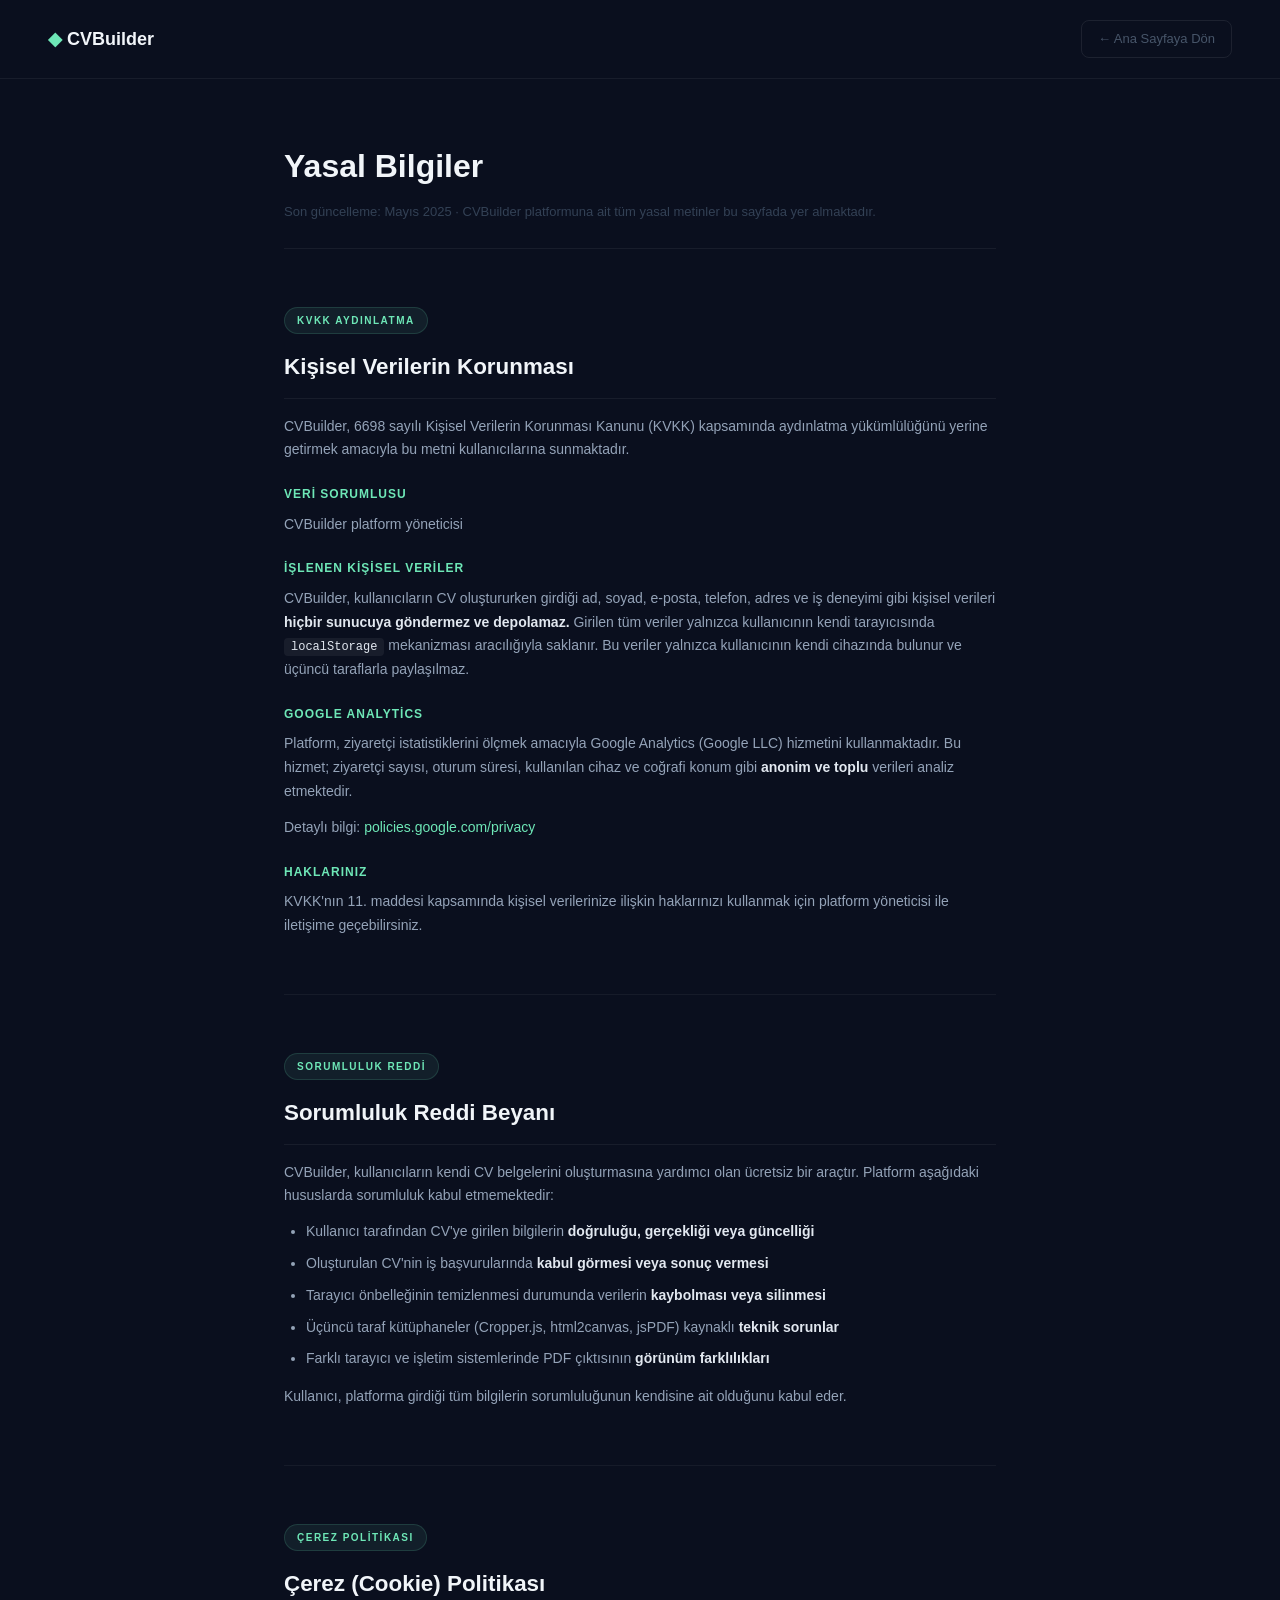
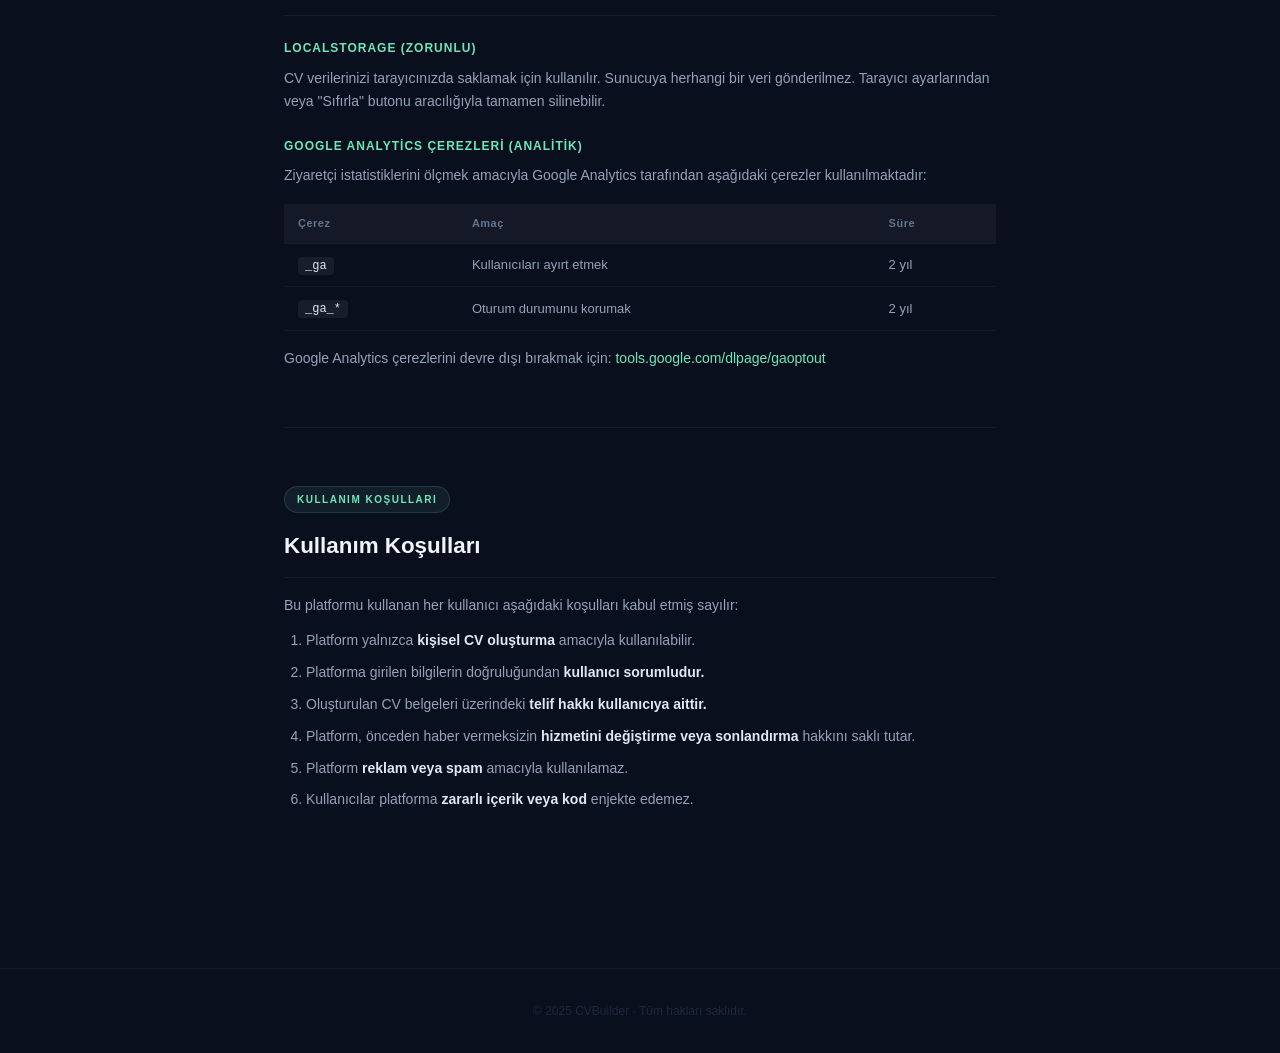
==== legal.html @ 3801d06e "13 feat: Yasal uyarı modalı + footer legal linkler + legal.html sayfası eklendi" ====
<!DOCTYPE html>
<html lang="tr">
<head>
    <meta charset="UTF-8">
    <meta name="viewport" content="width=device-width, initial-scale=1.0">
    <title>Yasal Bilgiler — CVBuilder</title>
    <style>
        * { margin: 0; padding: 0; box-sizing: border-box; }
        body {
            font-family: -apple-system, BlinkMacSystemFont, 'Segoe UI', Roboto, Arial, sans-serif;
            background: #0a0f1e;
            color: #94a3b8;
            line-height: 1.7;
        }
        .legal-nav {
            display: flex;
            align-items: center;
            justify-content: space-between;
            padding: 20px 48px;
            border-bottom: 1px solid rgba(255,255,255,0.06);
            position: sticky;
            top: 0;
            background: #0a0f1e;
            z-index: 10;
        }
        .legal-nav-logo {
            font-size: 18px;
            font-weight: 700;
            color: #f1f5f9;
        }
        .legal-nav-logo span { color: #6ee7b7; }
        .legal-nav-back {
            font-size: 13px;
            color: #475569;
            text-decoration: none;
            padding: 7px 16px;
            border: 1px solid rgba(255,255,255,0.08);
            border-radius: 8px;
            transition: all 0.2s;
        }
        .legal-nav-back:hover {
            color: #6ee7b7;
            border-color: rgba(110,231,183,0.3);
        }
        .legal-container {
            max-width: 760px;
            margin: 0 auto;
            padding: 60px 24px 100px;
        }
        .legal-page-title {
            font-size: 2rem;
            font-weight: 800;
            color: #f1f5f9;
            margin-bottom: 8px;
        }
        .legal-page-sub {
            font-size: 13px;
            color: #334155;
            margin-bottom: 56px;
            padding-bottom: 24px;
            border-bottom: 1px solid rgba(255,255,255,0.06);
        }
        .legal-section {
            margin-bottom: 56px;
            scroll-margin-top: 80px;
        }
        .legal-section-badge {
            display: inline-block;
            font-size: 10px;
            font-weight: 700;
            letter-spacing: 1.5px;
            color: #6ee7b7;
            background: rgba(110,231,183,0.08);
            border: 1px solid rgba(110,231,183,0.15);
            padding: 4px 12px;
            border-radius: 20px;
            margin-bottom: 14px;
            text-transform: uppercase;
        }
        .legal-section h2 {
            font-size: 1.4rem;
            font-weight: 700;
            color: #f1f5f9;
            margin-bottom: 16px;
            padding-bottom: 12px;
            border-bottom: 1px solid rgba(255,255,255,0.06);
        }
        .legal-section h3 {
            font-size: 12px;
            font-weight: 700;
            color: #6ee7b7;
            text-transform: uppercase;
            letter-spacing: 1px;
            margin: 22px 0 8px;
        }
        .legal-section p {
            font-size: 14px;
            color: #94a3b8;
            margin-bottom: 12px;
        }
        .legal-section ul,
        .legal-section ol {
            padding-left: 22px;
            margin-bottom: 14px;
        }
        .legal-section li {
            font-size: 14px;
            color: #94a3b8;
            margin-bottom: 8px;
        }
        .legal-section a {
            color: #6ee7b7;
            text-decoration: none;
        }
        .legal-section a:hover {
            text-decoration: underline;
        }
        .legal-section strong {
            color: #e2e8f0;
            font-weight: 600;
        }
        .legal-section code {
            font-size: 12px;
            background: rgba(255,255,255,0.06);
            padding: 2px 7px;
            border-radius: 4px;
            color: #e2e8f0;
            font-family: monospace;
        }
        .legal-table {
            width: 100%;
            border-collapse: collapse;
            margin: 16px 0;
            font-size: 13px;
        }
        .legal-table th {
            text-align: left;
            padding: 10px 14px;
            background: rgba(255,255,255,0.04);
            color: #64748b;
            font-weight: 600;
            font-size: 11px;
            letter-spacing: 0.5px;
            border-bottom: 1px solid rgba(255,255,255,0.06);
        }
        .legal-table td {
            padding: 10px 14px;
            color: #94a3b8;
            border-bottom: 1px solid rgba(255,255,255,0.04);
        }
        .legal-divider {
            border: none;
            border-top: 1px solid rgba(255,255,255,0.05);
            margin: 0 0 56px;
        }
        .legal-footer {
            text-align: center;
            padding: 32px 0;
            border-top: 1px solid rgba(255,255,255,0.05);
            font-size: 12px;
            color: #1e293b;
        }
        @media (max-width: 768px) {
            .legal-nav { padding: 16px 20px; }
            .legal-container { padding: 40px 20px 80px; }
            .legal-page-title { font-size: 1.5rem; }
        }
    </style>
</head>
<body>

    <nav class="legal-nav">
        <div class="legal-nav-logo"><span>&#9670;</span> CVBuilder</div>
        <a href="index.html" class="legal-nav-back">← Ana Sayfaya Dön</a>
    </nav>

    <div class="legal-container">

        <h1 class="legal-page-title">Yasal Bilgiler</h1>
        <p class="legal-page-sub">Son güncelleme: Mayıs 2025 · CVBuilder platformuna ait tüm yasal metinler bu sayfada yer almaktadır.</p>

        <!-- KVKK -->
        <section class="legal-section" id="kvkk">
            <div class="legal-section-badge">KVKK Aydınlatma</div>
            <h2>Kişisel Verilerin Korunması</h2>
            <p>CVBuilder, 6698 sayılı Kişisel Verilerin Korunması Kanunu (KVKK) kapsamında aydınlatma yükümlülüğünü yerine getirmek amacıyla bu metni kullanıcılarına sunmaktadır.</p>
            <h3>Veri Sorumlusu</h3>
            <p>CVBuilder platform yöneticisi</p>
            <h3>İşlenen Kişisel Veriler</h3>
            <p>CVBuilder, kullanıcıların CV oluştururken girdiği ad, soyad, e-posta, telefon, adres ve iş deneyimi gibi kişisel verileri <strong>hiçbir sunucuya göndermez ve depolamaz.</strong> Girilen tüm veriler yalnızca kullanıcının kendi tarayıcısında <code>localStorage</code> mekanizması aracılığıyla saklanır. Bu veriler yalnızca kullanıcının kendi cihazında bulunur ve üçüncü taraflarla paylaşılmaz.</p>
            <h3>Google Analytics</h3>
            <p>Platform, ziyaretçi istatistiklerini ölçmek amacıyla Google Analytics (Google LLC) hizmetini kullanmaktadır. Bu hizmet; ziyaretçi sayısı, oturum süresi, kullanılan cihaz ve coğrafi konum gibi <strong>anonim ve toplu</strong> verileri analiz etmektedir.</p>
            <p>Detaylı bilgi: <a href="https://policies.google.com/privacy" target="_blank">policies.google.com/privacy</a></p>
            <h3>Haklarınız</h3>
            <p>KVKK'nın 11. maddesi kapsamında kişisel verilerinize ilişkin haklarınızı kullanmak için platform yöneticisi ile iletişime geçebilirsiniz.</p>
        </section>

        <hr class="legal-divider">

        <!-- Sorumluluk Reddi -->
        <section class="legal-section" id="sorumluluk">
            <div class="legal-section-badge">Sorumluluk Reddi</div>
            <h2>Sorumluluk Reddi Beyanı</h2>
            <p>CVBuilder, kullanıcıların kendi CV belgelerini oluşturmasına yardımcı olan ücretsiz bir araçtır. Platform aşağıdaki hususlarda sorumluluk kabul etmemektedir:</p>
            <ul>
                <li>Kullanıcı tarafından CV'ye girilen bilgilerin <strong>doğruluğu, gerçekliği veya güncelliği</strong></li>
                <li>Oluşturulan CV'nin iş başvurularında <strong>kabul görmesi veya sonuç vermesi</strong></li>
                <li>Tarayıcı önbelleğinin temizlenmesi durumunda verilerin <strong>kaybolması veya silinmesi</strong></li>
                <li>Üçüncü taraf kütüphaneler (Cropper.js, html2canvas, jsPDF) kaynaklı <strong>teknik sorunlar</strong></li>
                <li>Farklı tarayıcı ve işletim sistemlerinde PDF çıktısının <strong>görünüm farklılıkları</strong></li>
            </ul>
            <p>Kullanıcı, platforma girdiği tüm bilgilerin sorumluluğunun kendisine ait olduğunu kabul eder.</p>
        </section>

        <hr class="legal-divider">

        <!-- Çerez -->
        <section class="legal-section" id="cerez">
            <div class="legal-section-badge">Çerez Politikası</div>
            <h2>Çerez (Cookie) Politikası</h2>
            <h3>localStorage (Zorunlu)</h3>
            <p>CV verilerinizi tarayıcınızda saklamak için kullanılır. Sunucuya herhangi bir veri gönderilmez. Tarayıcı ayarlarından veya "Sıfırla" butonu aracılığıyla tamamen silinebilir.</p>
            <h3>Google Analytics Çerezleri (Analitik)</h3>
            <p>Ziyaretçi istatistiklerini ölçmek amacıyla Google Analytics tarafından aşağıdaki çerezler kullanılmaktadır:</p>
            <table class="legal-table">
                <thead>
                    <tr><th>Çerez</th><th>Amaç</th><th>Süre</th></tr>
                </thead>
                <tbody>
                    <tr><td><code>_ga</code></td><td>Kullanıcıları ayırt etmek</td><td>2 yıl</td></tr>
                    <tr><td><code>_ga_*</code></td><td>Oturum durumunu korumak</td><td>2 yıl</td></tr>
                </tbody>
            </table>
            <p>Google Analytics çerezlerini devre dışı bırakmak için: <a href="https://tools.google.com/dlpage/gaoptout" target="_blank">tools.google.com/dlpage/gaoptout</a></p>
        </section>

        <hr class="legal-divider">

        <!-- Kullanım Koşulları -->
        <section class="legal-section" id="kullanim">
            <div class="legal-section-badge">Kullanım Koşulları</div>
            <h2>Kullanım Koşulları</h2>
            <p>Bu platformu kullanan her kullanıcı aşağıdaki koşulları kabul etmiş sayılır:</p>
            <ol>
                <li>Platform yalnızca <strong>kişisel CV oluşturma</strong> amacıyla kullanılabilir.</li>
                <li>Platforma girilen bilgilerin doğruluğundan <strong>kullanıcı sorumludur.</strong></li>
                <li>Oluşturulan CV belgeleri üzerindeki <strong>telif hakkı kullanıcıya aittir.</strong></li>
                <li>Platform, önceden haber vermeksizin <strong>hizmetini değiştirme veya sonlandırma</strong> hakkını saklı tutar.</li>
                <li>Platform <strong>reklam veya spam</strong> amacıyla kullanılamaz.</li>
                <li>Kullanıcılar platforma <strong>zararlı içerik veya kod</strong> enjekte edemez.</li>
            </ol>
        </section>

    </div>

    <footer class="legal-footer">
        <p>&copy; 2025 CVBuilder · Tüm hakları saklıdır.</p>
    </footer>

</body>
</html>
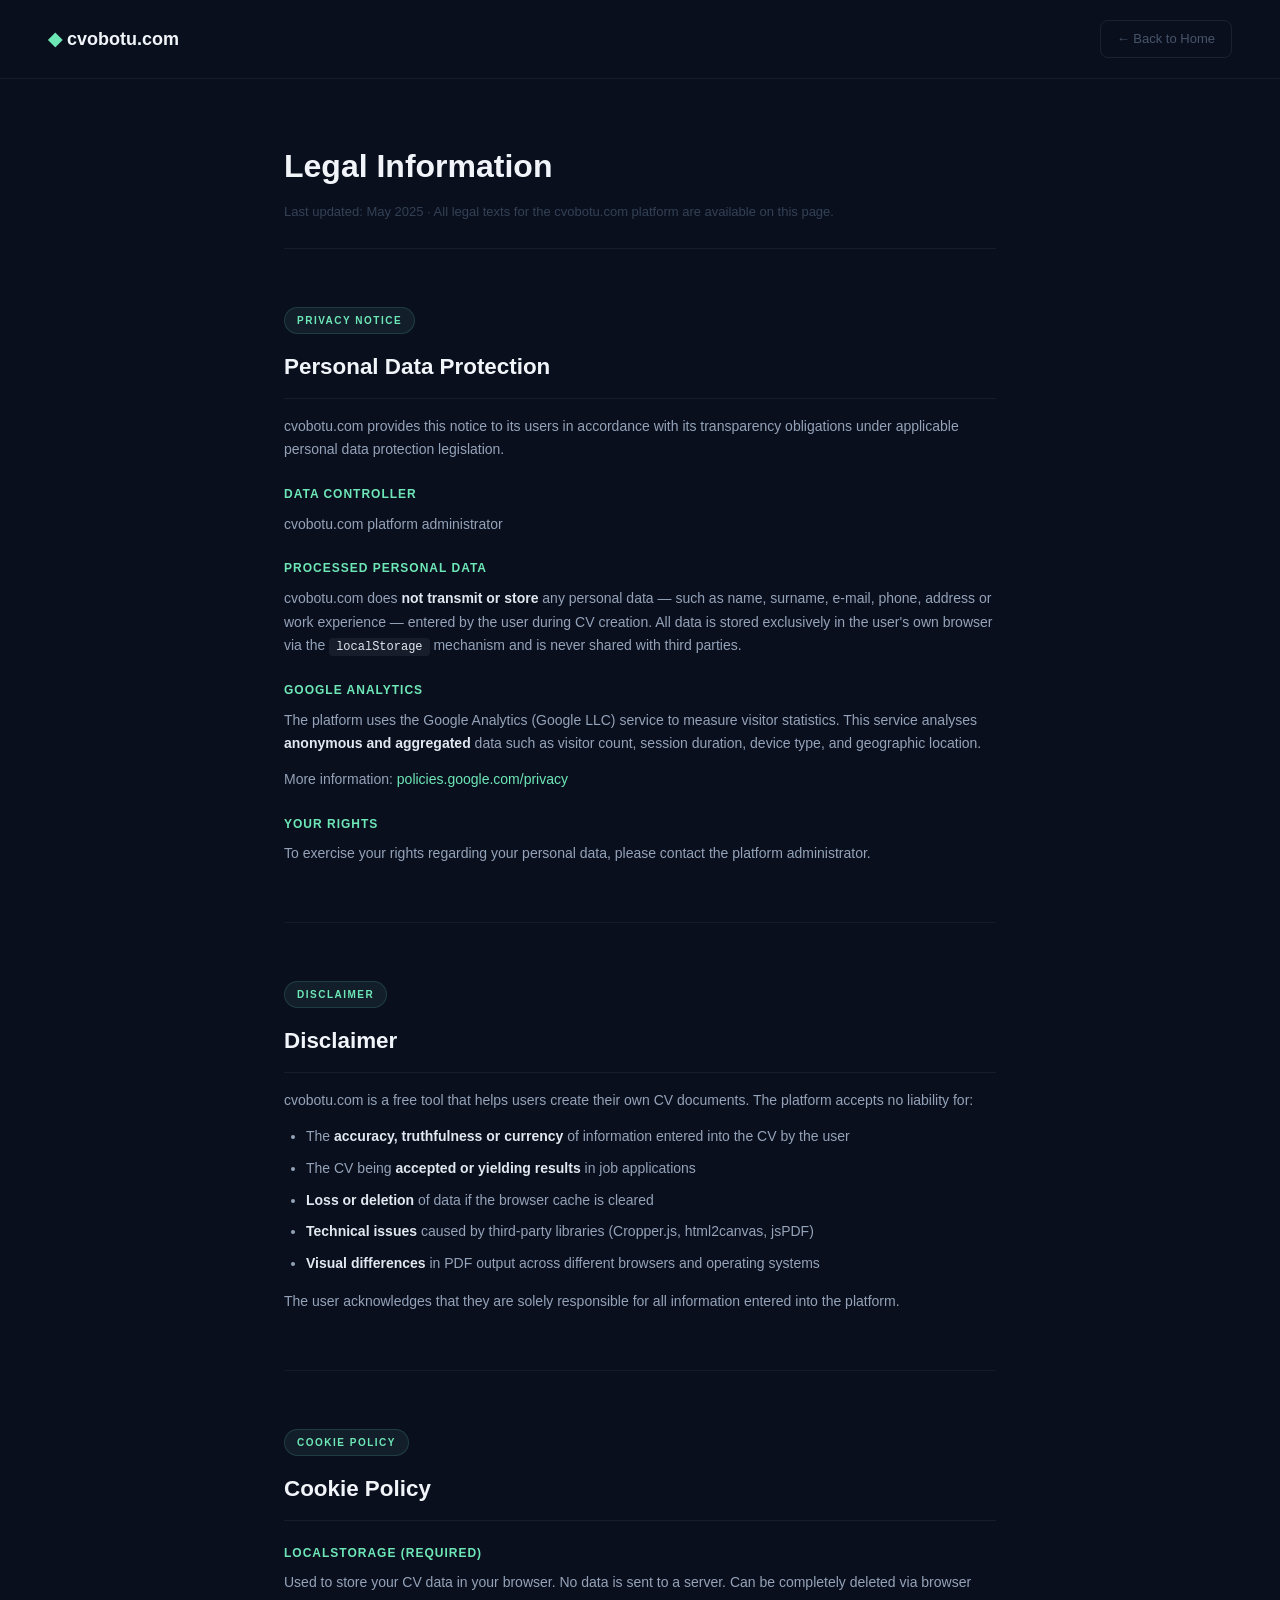
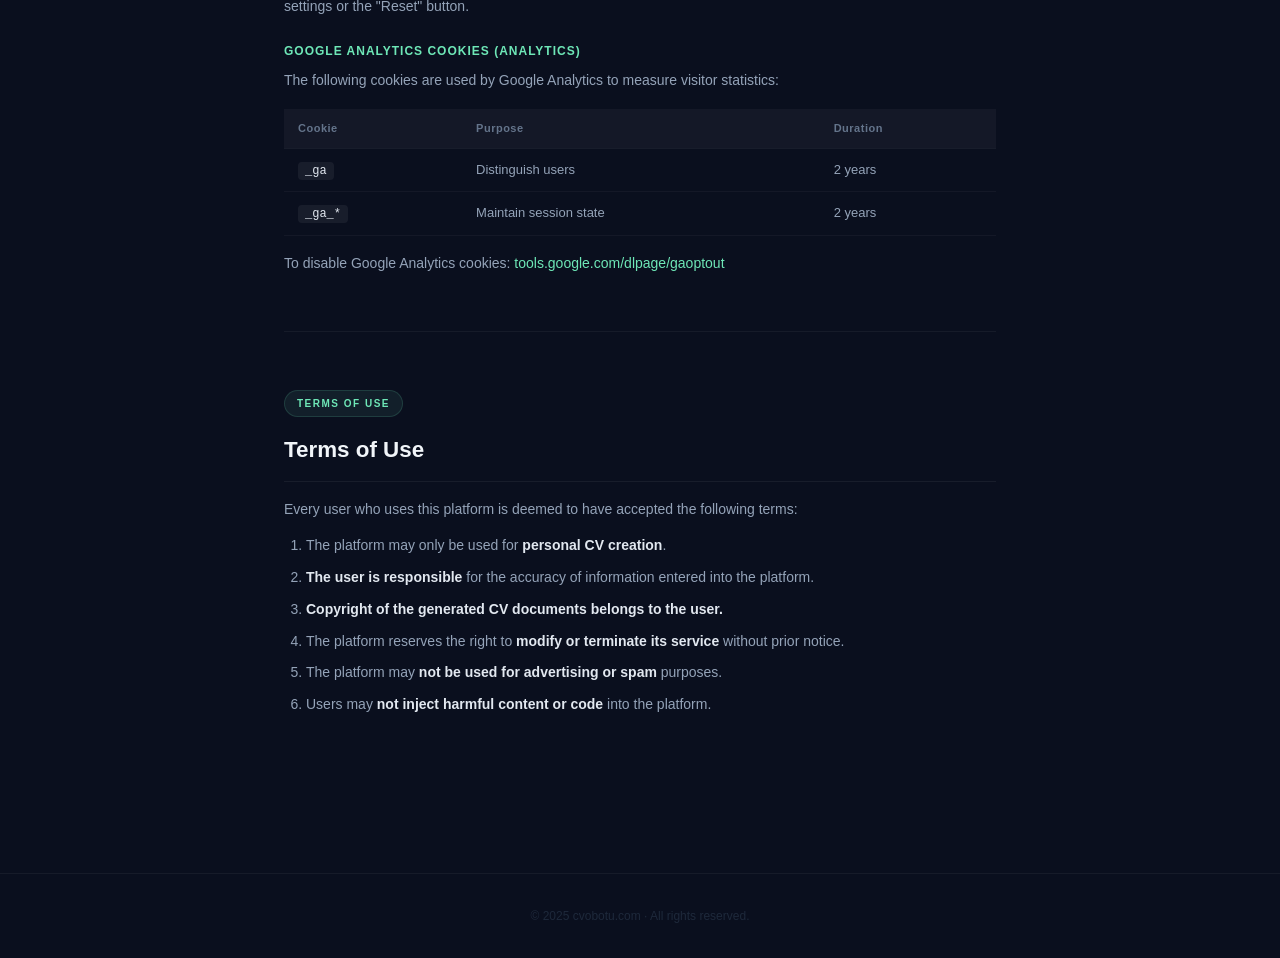
==== commit a50f711b: "CVBuilder → cvobotu.com rebranding, disclaimer güncellemeleri, sitemap.xml ve robots.txt eklendi" ====
--- a/legal.html
+++ b/legal.html
@@ -1,9 +1,9 @@
 <!DOCTYPE html>
-<html lang="tr">
+<html lang="tr" id="legalHtmlRoot">
 <head>
     <meta charset="UTF-8">
     <meta name="viewport" content="width=device-width, initial-scale=1.0">
-    <title>Yasal Bilgiler — CVBuilder</title>
+    <title id="legalPageTitle">Yasal Bilgiler — cvobotu.com</title>
     <style>
         * { margin: 0; padding: 0; box-sizing: border-box; }
         body {
@@ -165,97 +165,588 @@
             .legal-container { padding: 40px 20px 80px; }
             .legal-page-title { font-size: 1.5rem; }
         }
+        [dir="rtl"] .legal-nav { flex-direction: row-reverse; }
+        [dir="rtl"] .legal-section ul,
+        [dir="rtl"] .legal-section ol { padding-left: 0; padding-right: 22px; }
+        [dir="rtl"] .legal-nav-back { direction: rtl; }
     </style>
 </head>
 <body>
 
     <nav class="legal-nav">
-        <div class="legal-nav-logo"><span>&#9670;</span> CVBuilder</div>
-        <a href="index.html" class="legal-nav-back">← Ana Sayfaya Dön</a>
+        <div class="legal-nav-logo"><span>&#9670;</span> cvobotu.com</div>
+        <a href="index.html" class="legal-nav-back" id="legalBackLink">← Ana Sayfaya Dön</a>
     </nav>
 
     <div class="legal-container">
 
-        <h1 class="legal-page-title">Yasal Bilgiler</h1>
-        <p class="legal-page-sub">Son güncelleme: Mayıs 2025 · CVBuilder platformuna ait tüm yasal metinler bu sayfada yer almaktadır.</p>
+        <h1 class="legal-page-title" id="legalMainTitle">Yasal Bilgiler</h1>
+        <p class="legal-page-sub" id="legalPageSub">Son güncelleme: Mayıs 2025 · cvobotu.com platformuna ait tüm yasal metinler bu sayfada yer almaktadır.</p>
 
         <!-- KVKK -->
         <section class="legal-section" id="kvkk">
-            <div class="legal-section-badge">KVKK Aydınlatma</div>
-            <h2>Kişisel Verilerin Korunması</h2>
-            <p>CVBuilder, 6698 sayılı Kişisel Verilerin Korunması Kanunu (KVKK) kapsamında aydınlatma yükümlülüğünü yerine getirmek amacıyla bu metni kullanıcılarına sunmaktadır.</p>
-            <h3>Veri Sorumlusu</h3>
-            <p>CVBuilder platform yöneticisi</p>
-            <h3>İşlenen Kişisel Veriler</h3>
-            <p>CVBuilder, kullanıcıların CV oluştururken girdiği ad, soyad, e-posta, telefon, adres ve iş deneyimi gibi kişisel verileri <strong>hiçbir sunucuya göndermez ve depolamaz.</strong> Girilen tüm veriler yalnızca kullanıcının kendi tarayıcısında <code>localStorage</code> mekanizması aracılığıyla saklanır. Bu veriler yalnızca kullanıcının kendi cihazında bulunur ve üçüncü taraflarla paylaşılmaz.</p>
-            <h3>Google Analytics</h3>
-            <p>Platform, ziyaretçi istatistiklerini ölçmek amacıyla Google Analytics (Google LLC) hizmetini kullanmaktadır. Bu hizmet; ziyaretçi sayısı, oturum süresi, kullanılan cihaz ve coğrafi konum gibi <strong>anonim ve toplu</strong> verileri analiz etmektedir.</p>
-            <p>Detaylı bilgi: <a href="https://policies.google.com/privacy" target="_blank">policies.google.com/privacy</a></p>
-            <h3>Haklarınız</h3>
-            <p>KVKK'nın 11. maddesi kapsamında kişisel verilerinize ilişkin haklarınızı kullanmak için platform yöneticisi ile iletişime geçebilirsiniz.</p>
+            <div class="legal-section-badge" id="badgeKvkk">KVKK Aydınlatma</div>
+            <h2 id="titleKvkk">Kişisel Verilerin Korunması</h2>
+            <p id="kvkkIntro"></p>
+            <h3 id="kvkkH1"></h3>
+            <p id="kvkkVeriSorumlusu"></p>
+            <h3 id="kvkkH2"></h3>
+            <p id="kvkkVeriIsleme"></p>
+            <h3 id="kvkkH3"></h3>
+            <p id="kvkkAnalytics"></p>
+            <p id="kvkkAnalyticsLink"></p>
+            <h3 id="kvkkH4"></h3>
+            <p id="kvkkHaklar"></p>
         </section>
 
         <hr class="legal-divider">
 
-        <!-- Sorumluluk Reddi -->
+        <!-- Sorumluluk -->
         <section class="legal-section" id="sorumluluk">
-            <div class="legal-section-badge">Sorumluluk Reddi</div>
-            <h2>Sorumluluk Reddi Beyanı</h2>
-            <p>CVBuilder, kullanıcıların kendi CV belgelerini oluşturmasına yardımcı olan ücretsiz bir araçtır. Platform aşağıdaki hususlarda sorumluluk kabul etmemektedir:</p>
-            <ul>
-                <li>Kullanıcı tarafından CV'ye girilen bilgilerin <strong>doğruluğu, gerçekliği veya güncelliği</strong></li>
-                <li>Oluşturulan CV'nin iş başvurularında <strong>kabul görmesi veya sonuç vermesi</strong></li>
-                <li>Tarayıcı önbelleğinin temizlenmesi durumunda verilerin <strong>kaybolması veya silinmesi</strong></li>
-                <li>Üçüncü taraf kütüphaneler (Cropper.js, html2canvas, jsPDF) kaynaklı <strong>teknik sorunlar</strong></li>
-                <li>Farklı tarayıcı ve işletim sistemlerinde PDF çıktısının <strong>görünüm farklılıkları</strong></li>
-            </ul>
-            <p>Kullanıcı, platforma girdiği tüm bilgilerin sorumluluğunun kendisine ait olduğunu kabul eder.</p>
+            <div class="legal-section-badge" id="badgeSorumluluk">Sorumluluk Reddi</div>
+            <h2 id="titleSorumluluk">Sorumluluk Reddi Beyanı</h2>
+            <p id="sorumlulukIntro"></p>
+            <ul id="sorumlulukList"></ul>
+            <p id="sorumlulukOutro"></p>
         </section>
 
         <hr class="legal-divider">
 
         <!-- Çerez -->
         <section class="legal-section" id="cerez">
-            <div class="legal-section-badge">Çerez Politikası</div>
-            <h2>Çerez (Cookie) Politikası</h2>
-            <h3>localStorage (Zorunlu)</h3>
-            <p>CV verilerinizi tarayıcınızda saklamak için kullanılır. Sunucuya herhangi bir veri gönderilmez. Tarayıcı ayarlarından veya "Sıfırla" butonu aracılığıyla tamamen silinebilir.</p>
-            <h3>Google Analytics Çerezleri (Analitik)</h3>
-            <p>Ziyaretçi istatistiklerini ölçmek amacıyla Google Analytics tarafından aşağıdaki çerezler kullanılmaktadır:</p>
+            <div class="legal-section-badge" id="badgeCerez">Çerez Politikası</div>
+            <h2 id="titleCerez">Çerez (Cookie) Politikası</h2>
+            <h3 id="cerezH1"></h3>
+            <p id="cerezLocalStorage"></p>
+            <h3 id="cerezH2"></h3>
+            <p id="cerezGAIntro"></p>
             <table class="legal-table">
                 <thead>
-                    <tr><th>Çerez</th><th>Amaç</th><th>Süre</th></tr>
+                    <tr>
+                        <th id="cerezTblCerez">Çerez</th>
+                        <th id="cerezTblAmac">Amaç</th>
+                        <th id="cerezTblSure">Süre</th>
+                    </tr>
                 </thead>
                 <tbody>
-                    <tr><td><code>_ga</code></td><td>Kullanıcıları ayırt etmek</td><td>2 yıl</td></tr>
-                    <tr><td><code>_ga_*</code></td><td>Oturum durumunu korumak</td><td>2 yıl</td></tr>
+                    <tr>
+                        <td><code>_ga</code></td>
+                        <td id="cerezGaAmac"></td>
+                        <td id="cerezGaSure"></td>
+                    </tr>
+                    <tr>
+                        <td><code>_ga_*</code></td>
+                        <td id="cerezGaStarAmac"></td>
+                        <td id="cerezGaStarSure"></td>
+                    </tr>
                 </tbody>
             </table>
-            <p>Google Analytics çerezlerini devre dışı bırakmak için: <a href="https://tools.google.com/dlpage/gaoptout" target="_blank">tools.google.com/dlpage/gaoptout</a></p>
+            <p id="cerezGAOptout"></p>
         </section>
 
         <hr class="legal-divider">
 
-        <!-- Kullanım Koşulları -->
+        <!-- Kullanım -->
         <section class="legal-section" id="kullanim">
-            <div class="legal-section-badge">Kullanım Koşulları</div>
-            <h2>Kullanım Koşulları</h2>
-            <p>Bu platformu kullanan her kullanıcı aşağıdaki koşulları kabul etmiş sayılır:</p>
-            <ol>
-                <li>Platform yalnızca <strong>kişisel CV oluşturma</strong> amacıyla kullanılabilir.</li>
-                <li>Platforma girilen bilgilerin doğruluğundan <strong>kullanıcı sorumludur.</strong></li>
-                <li>Oluşturulan CV belgeleri üzerindeki <strong>telif hakkı kullanıcıya aittir.</strong></li>
-                <li>Platform, önceden haber vermeksizin <strong>hizmetini değiştirme veya sonlandırma</strong> hakkını saklı tutar.</li>
-                <li>Platform <strong>reklam veya spam</strong> amacıyla kullanılamaz.</li>
-                <li>Kullanıcılar platforma <strong>zararlı içerik veya kod</strong> enjekte edemez.</li>
-            </ol>
+            <div class="legal-section-badge" id="badgeKullanim">Kullanım Koşulları</div>
+            <h2 id="titleKullanim">Kullanım Koşulları</h2>
+            <p id="kullanimIntro"></p>
+            <ol id="kullanimList"></ol>
         </section>
 
     </div>
 
     <footer class="legal-footer">
-        <p>&copy; 2025 CVBuilder · Tüm hakları saklıdır.</p>
+        <p id="legalFooterText">&copy; 2025 cvobotu.com · Tüm hakları saklıdır.</p>
     </footer>
+
+<script>
+// ─── Legal Page i18n ───────────────────────────────────────
+const LEGAL_LANG_KEY = 'cvBuilderLang';
+
+const legalI18n = {
+  tr: {
+    pageTitle:        'Yasal Bilgiler — cvobotu.com',
+    backLink:         '← Ana Sayfaya Dön',
+    mainTitle:        'Yasal Bilgiler',
+    pageSub:          'Son güncelleme: Mayıs 2025 · cvobotu.com platformuna ait tüm yasal metinler bu sayfada yer almaktadır.',
+    // KVKK
+    badgeKvkk:        'KVKK Aydınlatma',
+    titleKvkk:        'Kişisel Verilerin Korunması',
+    kvkkIntro:        'cvobotu.com, 6698 sayılı Kişisel Verilerin Korunması Kanunu (KVKK) kapsamında aydınlatma yükümlülüğünü yerine getirmek amacıyla bu metni kullanıcılarına sunmaktadır.',
+    kvkkH1:           'Veri Sorumlusu',
+    kvkkVeriSorumlusu:'cvobotu.com platform yöneticisi',
+    kvkkH2:           'İşlenen Kişisel Veriler',
+    kvkkVeriIsleme:   'cvobotu.com, kullanıcıların CV oluştururken girdiği ad, soyad, e-posta, telefon, adres ve iş deneyimi gibi kişisel verileri <strong>hiçbir sunucuya göndermez ve depolamaz.</strong> Girilen tüm veriler yalnızca kullanıcının kendi tarayıcısında <code>localStorage</code> mekanizması aracılığıyla saklanır. Bu veriler yalnızca kullanıcının kendi cihazında bulunur ve üçüncü taraflarla paylaşılmaz.',
+    kvkkH3:           'Google Analytics',
+    kvkkAnalytics:    'Platform, ziyaretçi istatistiklerini ölçmek amacıyla Google Analytics (Google LLC) hizmetini kullanmaktadır. Bu hizmet; ziyaretçi sayısı, oturum süresi, kullanılan cihaz ve coğrafi konum gibi <strong>anonim ve toplu</strong> verileri analiz etmektedir.',
+    kvkkAnalyticsLink:'Detaylı bilgi: <a href="https://policies.google.com/privacy" target="_blank">policies.google.com/privacy</a>',
+    kvkkH4:           'Haklarınız',
+    kvkkHaklar:       'KVKK\'nın 11. maddesi kapsamında kişisel verilerinize ilişkin haklarınızı kullanmak için platform yöneticisi ile iletişime geçebilirsiniz.',
+    // Sorumluluk
+    badgeSorumluluk:  'Sorumluluk Reddi',
+    titleSorumluluk:  'Sorumluluk Reddi Beyanı',
+    sorumlulukIntro:  'cvobotu.com, kullanıcıların kendi CV belgelerini oluşturmasına yardımcı olan ücretsiz bir araçtır. Platform aşağıdaki hususlarda sorumluluk kabul etmemektedir:',
+    sorumlulukItems:  [
+      'Kullanıcı tarafından CV\'ye girilen bilgilerin <strong>doğruluğu, gerçekliği veya güncelliği</strong>',
+      'Oluşturulan CV\'nin iş başvurularında <strong>kabul görmesi veya sonuç vermesi</strong>',
+      'Tarayıcı önbelleğinin temizlenmesi durumunda verilerin <strong>kaybolması veya silinmesi</strong>',
+      'Üçüncü taraf kütüphaneler (Cropper.js, html2canvas, jsPDF) kaynaklı <strong>teknik sorunlar</strong>',
+      'Farklı tarayıcı ve işletim sistemlerinde PDF çıktısının <strong>görünüm farklılıkları</strong>'
+    ],
+    sorumlulukOutro:  'Kullanıcı, platforma girdiği tüm bilgilerin sorumluluğunun kendisine ait olduğunu kabul eder.',
+    // Çerez
+    badgeCerez:       'Çerez Politikası',
+    titleCerez:       'Çerez (Cookie) Politikası',
+    cerezH1:          'localStorage (Zorunlu)',
+    cerezLocalStorage:'CV verilerinizi tarayıcınızda saklamak için kullanılır. Sunucuya herhangi bir veri gönderilmez. Tarayıcı ayarlarından veya "Sıfırla" butonu aracılığıyla tamamen silinebilir.',
+    cerezH2:          'Google Analytics Çerezleri (Analitik)',
+    cerezGAIntro:     'Ziyaretçi istatistiklerini ölçmek amacıyla Google Analytics tarafından aşağıdaki çerezler kullanılmaktadır:',
+    cerezTblCerez:    'Çerez',
+    cerezTblAmac:     'Amaç',
+    cerezTblSure:     'Süre',
+    cerezGaAmac:      'Kullanıcıları ayırt etmek',
+    cerezGaSure:      '2 yıl',
+    cerezGaStarAmac:  'Oturum durumunu korumak',
+    cerezGaStarSure:  '2 yıl',
+    cerezGAOptout:    'Google Analytics çerezlerini devre dışı bırakmak için: <a href="https://tools.google.com/dlpage/gaoptout" target="_blank">tools.google.com/dlpage/gaoptout</a>',
+    // Kullanım
+    badgeKullanim:    'Kullanım Koşulları',
+    titleKullanim:    'Kullanım Koşulları',
+    kullanimIntro:    'Bu platformu kullanan her kullanıcı aşağıdaki koşulları kabul etmiş sayılır:',
+    kullanimItems:    [
+      'Platform yalnızca <strong>kişisel CV oluşturma</strong> amacıyla kullanılabilir.',
+      'Platforma girilen bilgilerin doğruluğundan <strong>kullanıcı sorumludur.</strong>',
+      'Oluşturulan CV belgeleri üzerindeki <strong>telif hakkı kullanıcıya aittir.</strong>',
+      'Platform, önceden haber vermeksizin <strong>hizmetini değiştirme veya sonlandırma</strong> hakkını saklı tutar.',
+      'Platform <strong>reklam veya spam</strong> amacıyla kullanılamaz.',
+      'Kullanıcılar platforma <strong>zararlı içerik veya kod</strong> enjekte edemez.'
+    ],
+    // Footer
+    footerText:       '© 2025 cvobotu.com · Tüm hakları saklıdır.'
+  },
+
+  en: {
+    pageTitle:        'Legal Information — cvobotu.com',
+    backLink:         '← Back to Home',
+    mainTitle:        'Legal Information',
+    pageSub:          'Last updated: May 2025 · All legal texts for the cvobotu.com platform are available on this page.',
+    badgeKvkk:        'Privacy Notice',
+    titleKvkk:        'Personal Data Protection',
+    kvkkIntro:        'cvobotu.com provides this notice to its users in accordance with its transparency obligations under applicable personal data protection legislation.',
+    kvkkH1:           'Data Controller',
+    kvkkVeriSorumlusu:'cvobotu.com platform administrator',
+    kvkkH2:           'Processed Personal Data',
+    kvkkVeriIsleme:   'cvobotu.com does <strong>not transmit or store</strong> any personal data — such as name, surname, e-mail, phone, address or work experience — entered by the user during CV creation. All data is stored exclusively in the user\'s own browser via the <code>localStorage</code> mechanism and is never shared with third parties.',
+    kvkkH3:           'Google Analytics',
+    kvkkAnalytics:    'The platform uses the Google Analytics (Google LLC) service to measure visitor statistics. This service analyses <strong>anonymous and aggregated</strong> data such as visitor count, session duration, device type, and geographic location.',
+    kvkkAnalyticsLink:'More information: <a href="https://policies.google.com/privacy" target="_blank">policies.google.com/privacy</a>',
+    kvkkH4:           'Your Rights',
+    kvkkHaklar:       'To exercise your rights regarding your personal data, please contact the platform administrator.',
+    badgeSorumluluk:  'Disclaimer',
+    titleSorumluluk:  'Disclaimer',
+    sorumlulukIntro:  'cvobotu.com is a free tool that helps users create their own CV documents. The platform accepts no liability for:',
+    sorumlulukItems:  [
+      'The <strong>accuracy, truthfulness or currency</strong> of information entered into the CV by the user',
+      'The CV being <strong>accepted or yielding results</strong> in job applications',
+      '<strong>Loss or deletion</strong> of data if the browser cache is cleared',
+      '<strong>Technical issues</strong> caused by third-party libraries (Cropper.js, html2canvas, jsPDF)',
+      '<strong>Visual differences</strong> in PDF output across different browsers and operating systems'
+    ],
+    sorumlulukOutro:  'The user acknowledges that they are solely responsible for all information entered into the platform.',
+    badgeCerez:       'Cookie Policy',
+    titleCerez:       'Cookie Policy',
+    cerezH1:          'localStorage (Required)',
+    cerezLocalStorage:'Used to store your CV data in your browser. No data is sent to a server. Can be completely deleted via browser settings or the "Reset" button.',
+    cerezH2:          'Google Analytics Cookies (Analytics)',
+    cerezGAIntro:     'The following cookies are used by Google Analytics to measure visitor statistics:',
+    cerezTblCerez:    'Cookie',
+    cerezTblAmac:     'Purpose',
+    cerezTblSure:     'Duration',
+    cerezGaAmac:      'Distinguish users',
+    cerezGaSure:      '2 years',
+    cerezGaStarAmac:  'Maintain session state',
+    cerezGaStarSure:  '2 years',
+    cerezGAOptout:    'To disable Google Analytics cookies: <a href="https://tools.google.com/dlpage/gaoptout" target="_blank">tools.google.com/dlpage/gaoptout</a>',
+    badgeKullanim:    'Terms of Use',
+    titleKullanim:    'Terms of Use',
+    kullanimIntro:    'Every user who uses this platform is deemed to have accepted the following terms:',
+    kullanimItems:    [
+      'The platform may only be used for <strong>personal CV creation</strong>.',
+      '<strong>The user is responsible</strong> for the accuracy of information entered into the platform.',
+      '<strong>Copyright of the generated CV documents belongs to the user.</strong>',
+      'The platform reserves the right to <strong>modify or terminate its service</strong> without prior notice.',
+      'The platform may <strong>not be used for advertising or spam</strong> purposes.',
+      'Users may <strong>not inject harmful content or code</strong> into the platform.'
+    ],
+    footerText:       '© 2025 cvobotu.com · All rights reserved.'
+  },
+
+  de: {
+    pageTitle:        'Rechtliche Informationen — cvobotu.com',
+    backLink:         '← Zurück zur Startseite',
+    mainTitle:        'Rechtliche Informationen',
+    pageSub:          'Letzte Aktualisierung: Mai 2025 · Alle rechtlichen Texte der cvobotu.com-Plattform sind auf dieser Seite verfügbar.',
+    badgeKvkk:        'Datenschutzhinweis',
+    titleKvkk:        'Schutz personenbezogener Daten',
+    kvkkIntro:        'cvobotu.com stellt diesen Hinweis seinen Nutzern zur Verfügung, um seinen Transparenzpflichten gemäß den geltenden Datenschutzgesetzen nachzukommen.',
+    kvkkH1:           'Verantwortlicher',
+    kvkkVeriSorumlusu:'cvobotu.com-Plattformadministrator',
+    kvkkH2:           'Verarbeitete personenbezogene Daten',
+    kvkkVeriIsleme:   'cvobotu.com <strong>überträgt oder speichert keine</strong> personenbezogenen Daten — wie Name, Vorname, E-Mail, Telefon, Adresse oder Berufserfahrung — die der Nutzer bei der CV-Erstellung eingibt. Alle Daten werden ausschließlich im Browser des Nutzers über den <code>localStorage</code>-Mechanismus gespeichert und niemals an Dritte weitergegeben.',
+    kvkkH3:           'Google Analytics',
+    kvkkAnalytics:    'Die Plattform nutzt den Dienst Google Analytics (Google LLC) zur Messung von Besucherstatistiken. Dieser Dienst analysiert <strong>anonyme und aggregierte</strong> Daten wie Besucherzahl, Sitzungsdauer, Gerätetyp und geografischen Standort.',
+    kvkkAnalyticsLink:'Weitere Informationen: <a href="https://policies.google.com/privacy" target="_blank">policies.google.com/privacy</a>',
+    kvkkH4:           'Ihre Rechte',
+    kvkkHaklar:       'Um Ihre Rechte bezüglich Ihrer personenbezogenen Daten auszuüben, wenden Sie sich bitte an den Plattformadministrator.',
+    badgeSorumluluk:  'Haftungsausschluss',
+    titleSorumluluk:  'Haftungsausschluss',
+    sorumlulukIntro:  'cvobotu.com ist ein kostenloses Tool, das Nutzern hilft, ihre eigenen Lebenslauf-Dokumente zu erstellen. Die Plattform übernimmt keine Haftung für:',
+    sorumlulukItems:  [
+      '<strong>Richtigkeit, Wahrheit oder Aktualität</strong> der vom Nutzer im Lebenslauf eingegebenen Informationen',
+      'Annahme oder <strong>Erfolg des Lebenslaufs</strong> bei Bewerbungen',
+      '<strong>Verlust oder Löschung</strong> von Daten bei Leerung des Browser-Caches',
+      '<strong>Technische Probleme</strong> durch Drittanbieter-Bibliotheken (Cropper.js, html2canvas, jsPDF)',
+      '<strong>Visuelle Unterschiede</strong> in der PDF-Ausgabe zwischen verschiedenen Browsern und Betriebssystemen'
+    ],
+    sorumlulukOutro:  'Der Nutzer erkennt an, dass er allein für alle in die Plattform eingegebenen Informationen verantwortlich ist.',
+    badgeCerez:       'Cookie-Richtlinie',
+    titleCerez:       'Cookie-Richtlinie',
+    cerezH1:          'localStorage (Erforderlich)',
+    cerezLocalStorage:'Wird verwendet, um Ihre CV-Daten im Browser zu speichern. Es werden keine Daten an einen Server gesendet. Kann über die Browser-Einstellungen oder die Schaltfläche „Zurücksetzen" vollständig gelöscht werden.',
+    cerezH2:          'Google Analytics Cookies (Analytisch)',
+    cerezGAIntro:     'Die folgenden Cookies werden von Google Analytics zur Messung von Besucherstatistiken verwendet:',
+    cerezTblCerez:    'Cookie',
+    cerezTblAmac:     'Zweck',
+    cerezTblSure:     'Dauer',
+    cerezGaAmac:      'Nutzer unterscheiden',
+    cerezGaSure:      '2 Jahre',
+    cerezGaStarAmac:  'Sitzungsstatus aufrechterhalten',
+    cerezGaStarSure:  '2 Jahre',
+    cerezGAOptout:    'Um Google Analytics Cookies zu deaktivieren: <a href="https://tools.google.com/dlpage/gaoptout" target="_blank">tools.google.com/dlpage/gaoptout</a>',
+    badgeKullanim:    'Nutzungsbedingungen',
+    titleKullanim:    'Nutzungsbedingungen',
+    kullanimIntro:    'Jeder Nutzer, der diese Plattform verwendet, gilt als Akzeptant der folgenden Bedingungen:',
+    kullanimItems:    [
+      'Die Plattform darf nur zur <strong>persönlichen Lebenslauf-Erstellung</strong> genutzt werden.',
+      '<strong>Der Nutzer ist verantwortlich</strong> für die Richtigkeit der eingegebenen Informationen.',
+      '<strong>Das Urheberrecht der erstellten Lebensläufe liegt beim Nutzer.</strong>',
+      'Die Plattform behält sich das Recht vor, ihren <strong>Dienst ohne vorherige Ankündigung zu ändern oder einzustellen</strong>.',
+      'Die Plattform darf <strong>nicht für Werbung oder Spam</strong> verwendet werden.',
+      'Nutzer dürfen <strong>keine schädlichen Inhalte oder Code</strong> in die Plattform einschleusen.'
+    ],
+    footerText:       '© 2025 cvobotu.com · Alle Rechte vorbehalten.'
+  },
+
+  nl: {
+    pageTitle:        'Juridische Informatie — cvobotu.com',
+    backLink:         '← Terug naar Home',
+    mainTitle:        'Juridische Informatie',
+    pageSub:          'Laatste update: mei 2025 · Alle juridische teksten van het cvobotu.com-platform zijn op deze pagina beschikbaar.',
+    badgeKvkk:        'Privacyverklaring',
+    titleKvkk:        'Bescherming van persoonsgegevens',
+    kvkkIntro:        'cvobotu.com biedt zijn gebruikers deze kennisgeving aan om te voldoen aan transparantieverplichtingen onder de toepasselijke wetgeving inzake gegevensbescherming.',
+    kvkkH1:           'Verwerkingsverantwoordelijke',
+    kvkkVeriSorumlusu:'cvobotu.com platformbeheerder',
+    kvkkH2:           'Verwerkte persoonsgegevens',
+    kvkkVeriIsleme:   'cvobotu.com <strong>verzendt of slaat geen</strong> persoonsgegevens op — zoals naam, achternaam, e-mail, telefoon, adres of werkervaring — die de gebruiker invoert bij het aanmaken van een cv. Alle gegevens worden uitsluitend opgeslagen in de eigen browser van de gebruiker via het <code>localStorage</code>-mechanisme en worden nooit gedeeld met derden.',
+    kvkkH3:           'Google Analytics',
+    kvkkAnalytics:    'Het platform gebruikt de dienst Google Analytics (Google LLC) om bezoekersstatistieken te meten. Deze dienst analyseert <strong>anonieme en geaggregeerde</strong> gegevens zoals het aantal bezoekers, sessieduur, apparaattype en geografische locatie.',
+    kvkkAnalyticsLink:'Meer informatie: <a href="https://policies.google.com/privacy" target="_blank">policies.google.com/privacy</a>',
+    kvkkH4:           'Uw rechten',
+    kvkkHaklar:       'Neem contact op met de platformbeheerder om uw rechten met betrekking tot uw persoonsgegevens uit te oefenen.',
+    badgeSorumluluk:  'Aansprakelijkheidsbeperking',
+    titleSorumluluk:  'Aansprakelijkheidsbeperkingsverklaring',
+    sorumlulukIntro:  'cvobotu.com is een gratis tool die gebruikers helpt hun eigen cv-documenten te maken. Het platform aanvaardt geen aansprakelijkheid voor:',
+    sorumlulukItems:  [
+      'De <strong>juistheid, waarheidsgetrouwheid of actualiteit</strong> van informatie die de gebruiker in het cv invoert',
+      'Dat het cv <strong>wordt geaccepteerd of resultaat oplevert</strong> bij sollicitaties',
+      '<strong>Verlies of verwijdering</strong> van gegevens als de browsercache wordt gewist',
+      '<strong>Technische problemen</strong> veroorzaakt door bibliotheken van derden (Cropper.js, html2canvas, jsPDF)',
+      '<strong>Visuele verschillen</strong> in PDF-uitvoer tussen verschillende browsers en besturingssystemen'
+    ],
+    sorumlulukOutro:  'De gebruiker erkent dat hij/zij volledig verantwoordelijk is voor alle informatie die in het platform is ingevoerd.',
+    badgeCerez:       'Cookiebeleid',
+    titleCerez:       'Cookiebeleid',
+    cerezH1:          'localStorage (Verplicht)',
+    cerezLocalStorage:'Wordt gebruikt om uw cv-gegevens in uw browser op te slaan. Er worden geen gegevens naar een server verzonden. Kan volledig worden verwijderd via de browserinstellingen of de knop "Opnieuw instellen".',
+    cerezH2:          'Google Analytics Cookies (Analytisch)',
+    cerezGAIntro:     'De volgende cookies worden door Google Analytics gebruikt om bezoekersstatistieken te meten:',
+    cerezTblCerez:    'Cookie',
+    cerezTblAmac:     'Doel',
+    cerezTblSure:     'Duur',
+    cerezGaAmac:      'Gebruikers onderscheiden',
+    cerezGaSure:      '2 jaar',
+    cerezGaStarAmac:  'Sessiestatus bijhouden',
+    cerezGaStarSure:  '2 jaar',
+    cerezGAOptout:    'Om Google Analytics cookies uit te schakelen: <a href="https://tools.google.com/dlpage/gaoptout" target="_blank">tools.google.com/dlpage/gaoptout</a>',
+    badgeKullanim:    'Gebruiksvoorwaarden',
+    titleKullanim:    'Gebruiksvoorwaarden',
+    kullanimIntro:    'Elke gebruiker die dit platform gebruikt, wordt geacht de volgende voorwaarden te hebben aanvaard:',
+    kullanimItems:    [
+      'Het platform mag alleen worden gebruikt voor <strong>persoonlijke cv-aanmaak</strong>.',
+      '<strong>De gebruiker is verantwoordelijk</strong> voor de juistheid van de ingevoerde informatie.',
+      '<strong>Het auteursrecht op de gegenereerde cv-documenten berust bij de gebruiker.</strong>',
+      'Het platform behoudt zich het recht voor om <strong>zijn dienst zonder voorafgaande kennisgeving te wijzigen of te beëindigen</strong>.',
+      'Het platform mag <strong>niet worden gebruikt voor reclame of spam</strong>.',
+      'Gebruikers mogen <strong>geen schadelijke inhoud of code</strong> in het platform injecteren.'
+    ],
+    footerText:       '© 2025 cvobotu.com · Alle rechten voorbehouden.'
+  },
+
+  fr: {
+    pageTitle:        'Informations légales — cvobotu.com',
+    backLink:         '← Retour à l\'accueil',
+    mainTitle:        'Informations légales',
+    pageSub:          'Dernière mise à jour : mai 2025 · Tous les textes légaux de la plateforme cvobotu.com sont disponibles sur cette page.',
+    badgeKvkk:        'Politique de confidentialité',
+    titleKvkk:        'Protection des données personnelles',
+    kvkkIntro:        'cvobotu.com met cette notice à disposition de ses utilisateurs afin de remplir ses obligations de transparence en vertu de la législation applicable en matière de protection des données.',
+    kvkkH1:           'Responsable du traitement',
+    kvkkVeriSorumlusu:'Administrateur de la plateforme cvobotu.com',
+    kvkkH2:           'Données personnelles traitées',
+    kvkkVeriIsleme:   'cvobotu.com <strong>ne transmet ni ne stocke</strong> aucune donnée personnelle — telle que le nom, le prénom, l\'e-mail, le téléphone, l\'adresse ou l\'expérience professionnelle — saisie par l\'utilisateur lors de la création du CV. Toutes les données sont stockées exclusivement dans le navigateur de l\'utilisateur via le mécanisme <code>localStorage</code> et ne sont jamais partagées avec des tiers.',
+    kvkkH3:           'Google Analytics',
+    kvkkAnalytics:    'La plateforme utilise le service Google Analytics (Google LLC) pour mesurer les statistiques des visiteurs. Ce service analyse des données <strong>anonymes et agrégées</strong> telles que le nombre de visiteurs, la durée de session, le type d\'appareil et la localisation géographique.',
+    kvkkAnalyticsLink:'Plus d\'informations : <a href="https://policies.google.com/privacy" target="_blank">policies.google.com/privacy</a>',
+    kvkkH4:           'Vos droits',
+    kvkkHaklar:       'Pour exercer vos droits relatifs à vos données personnelles, veuillez contacter l\'administrateur de la plateforme.',
+    badgeSorumluluk:  'Clause de non-responsabilité',
+    titleSorumluluk:  'Clause de non-responsabilité',
+    sorumlulukIntro:  'cvobotu.com est un outil gratuit qui aide les utilisateurs à créer leurs propres documents CV. La plateforme décline toute responsabilité concernant :',
+    sorumlulukItems:  [
+      'L\'<strong>exactitude, la véracité ou l\'actualité</strong> des informations saisies dans le CV par l\'utilisateur',
+      'L\'<strong>acceptation ou le résultat</strong> du CV lors de candidatures',
+      'La <strong>perte ou suppression</strong> de données en cas de vidage du cache du navigateur',
+      'Les <strong>problèmes techniques</strong> causés par des bibliothèques tierces (Cropper.js, html2canvas, jsPDF)',
+      'Les <strong>différences visuelles</strong> dans le rendu PDF entre différents navigateurs et systèmes d\'exploitation'
+    ],
+    sorumlulukOutro:  'L\'utilisateur reconnaît être seul responsable de toutes les informations saisies sur la plateforme.',
+    badgeCerez:       'Politique de cookies',
+    titleCerez:       'Politique de cookies',
+    cerezH1:          'localStorage (Obligatoire)',
+    cerezLocalStorage:'Utilisé pour stocker vos données de CV dans votre navigateur. Aucune donnée n\'est envoyée à un serveur. Peut être entièrement supprimé via les paramètres du navigateur ou le bouton « Réinitialiser ».',
+    cerezH2:          'Cookies Google Analytics (Analytiques)',
+    cerezGAIntro:     'Les cookies suivants sont utilisés par Google Analytics pour mesurer les statistiques des visiteurs :',
+    cerezTblCerez:    'Cookie',
+    cerezTblAmac:     'Finalité',
+    cerezTblSure:     'Durée',
+    cerezGaAmac:      'Distinguer les utilisateurs',
+    cerezGaSure:      '2 ans',
+    cerezGaStarAmac:  'Maintenir l\'état de session',
+    cerezGaStarSure:  '2 ans',
+    cerezGAOptout:    'Pour désactiver les cookies Google Analytics : <a href="https://tools.google.com/dlpage/gaoptout" target="_blank">tools.google.com/dlpage/gaoptout</a>',
+    badgeKullanim:    'Conditions d\'utilisation',
+    titleKullanim:    'Conditions d\'utilisation',
+    kullanimIntro:    'Tout utilisateur de cette plateforme est réputé avoir accepté les conditions suivantes :',
+    kullanimItems:    [
+      'La plateforme ne peut être utilisée qu\'à des fins de <strong>création personnelle de CV</strong>.',
+      '<strong>L\'utilisateur est responsable</strong> de l\'exactitude des informations saisies sur la plateforme.',
+      '<strong>Les droits d\'auteur sur les CV générés appartiennent à l\'utilisateur.</strong>',
+      'La plateforme se réserve le droit de <strong>modifier ou d\'interrompre son service sans préavis</strong>.',
+      'La plateforme ne peut <strong>pas être utilisée à des fins publicitaires ou de spam</strong>.',
+      'Les utilisateurs ne peuvent <strong>pas injecter de contenu ou de code malveillant</strong> dans la plateforme.'
+    ],
+    footerText:       '© 2025 cvobotu.com · Tous droits réservés.'
+  },
+
+  ar: {
+    pageTitle:        'المعلومات القانونية — cvobotu.com',
+    backLink:         '→ العودة إلى الصفحة الرئيسية',
+    mainTitle:        'المعلومات القانونية',
+    pageSub:          'آخر تحديث: مايو 2025 · جميع النصوص القانونية لمنصة cvobotu.com متاحة في هذه الصفحة.',
+    badgeKvkk:        'إشعار الخصوصية',
+    titleKvkk:        'حماية البيانات الشخصية',
+    kvkkIntro:        'تقدم cvobotu.com هذا الإشعار لمستخدميها للوفاء بالتزامات الشفافية وفقًا للتشريعات المعمول بها في مجال حماية البيانات.',
+    kvkkH1:           'المتحكم في البيانات',
+    kvkkVeriSorumlusu:'مسؤول منصة cvobotu.com',
+    kvkkH2:           'البيانات الشخصية المعالجة',
+    kvkkVeriIsleme:   'لا <strong>تُرسل cvobotu.com أو تخزّن</strong> أي بيانات شخصية — كالاسم والبريد الإلكتروني والهاتف والعنوان والخبرات المهنية — يُدخلها المستخدم أثناء إنشاء السيرة الذاتية. تُخزَّن جميع البيانات حصريًا في متصفح المستخدم عبر آلية <code>localStorage</code> ولا تُشارَك أبدًا مع أطراف ثالثة.',
+    kvkkH3:           'Google Analytics',
+    kvkkAnalytics:    'تستخدم المنصة خدمة Google Analytics (Google LLC) لقياس إحصاءات الزوار. تحلّل هذه الخدمة بيانات <strong>مجهولة ومجمّعة</strong> مثل عدد الزوار ومدة الجلسة ونوع الجهاز والموقع الجغرافي.',
+    kvkkAnalyticsLink:'لمزيد من المعلومات: <a href="https://policies.google.com/privacy" target="_blank">policies.google.com/privacy</a>',
+    kvkkH4:           'حقوقك',
+    kvkkHaklar:       'للمطالبة بحقوقك المتعلقة ببياناتك الشخصية، يرجى التواصل مع مسؤول المنصة.',
+    badgeSorumluluk:  'إخلاء المسؤولية',
+    titleSorumluluk:  'إخلاء المسؤولية',
+    sorumlulukIntro:  'cvobotu.com هو أداة مجانية تساعد المستخدمين على إنشاء وثائق سيرتهم الذاتية. لا تتحمل المنصة أي مسؤولية عن:',
+    sorumlulukItems:  [
+      '<strong>دقة أو صحة أو حداثة</strong> المعلومات التي يُدخلها المستخدم في السيرة الذاتية',
+      '<strong>قبول السيرة الذاتية أو تحقيقها نتائج</strong> في طلبات التوظيف',
+      '<strong>فقدان أو حذف</strong> البيانات عند مسح ذاكرة التخزين المؤقت للمتصفح',
+      '<strong>مشكلات تقنية</strong> ناجمة عن مكتبات طرف ثالث (Cropper.js، html2canvas، jsPDF)',
+      '<strong>اختلافات بصرية</strong> في مخرجات PDF بين المتصفحات وأنظمة التشغيل المختلفة'
+    ],
+    sorumlulukOutro:  'يقرّ المستخدم بأنه يتحمل المسؤولية الكاملة عن جميع المعلومات التي أدخلها في المنصة.',
+    badgeCerez:       'سياسة ملفات تعريف الارتباط',
+    titleCerez:       'سياسة ملفات تعريف الارتباط (Cookies)',
+    cerezH1:          'localStorage (إلزامي)',
+    cerezLocalStorage:'يُستخدم لتخزين بيانات سيرتك الذاتية في متصفحك. لا تُرسَل أي بيانات إلى خادم. يمكن حذفه بالكامل عبر إعدادات المتصفح أو زر "إعادة تعيين".',
+    cerezH2:          'ملفات تعريف ارتباط Google Analytics (تحليلية)',
+    cerezGAIntro:     'تستخدم Google Analytics ملفات تعريف الارتباط التالية لقياس إحصاءات الزوار:',
+    cerezTblCerez:    'ملف تعريف الارتباط',
+    cerezTblAmac:     'الغرض',
+    cerezTblSure:     'المدة',
+    cerezGaAmac:      'تمييز المستخدمين',
+    cerezGaSure:      'سنتان',
+    cerezGaStarAmac:  'الحفاظ على حالة الجلسة',
+    cerezGaStarSure:  'سنتان',
+    cerezGAOptout:    'لإلغاء تفعيل ملفات تعريف ارتباط Google Analytics: <a href="https://tools.google.com/dlpage/gaoptout" target="_blank">tools.google.com/dlpage/gaoptout</a>',
+    badgeKullanim:    'شروط الاستخدام',
+    titleKullanim:    'شروط الاستخدام',
+    kullanimIntro:    'يُعدّ كل مستخدم لهذه المنصة موافقًا على الشروط التالية:',
+    kullanimItems:    [
+      'لا يجوز استخدام المنصة إلا لأغراض <strong>إنشاء السيرة الذاتية الشخصية</strong>.',
+      '<strong>المستخدم مسؤول</strong> عن دقة المعلومات التي يُدخلها في المنصة.',
+      '<strong>حقوق التأليف والنشر للسيرة الذاتية المُنشأة تعود للمستخدم.</strong>',
+      'تحتفظ المنصة بالحق في <strong>تعديل خدمتها أو إيقافها دون إشعار مسبق</strong>.',
+      'لا يجوز استخدام المنصة <strong>لأغراض إعلانية أو البريد المزعج</strong>.',
+      'لا يجوز للمستخدمين <strong>حقن محتوى أو كود ضار</strong> في المنصة.'
+    ],
+    footerText:       '© 2025 cvobotu.com · جميع الحقوق محفوظة.'
+  },
+
+  ru: {
+    pageTitle:        'Правовая информация — cvobotu.com',
+    backLink:         '← Вернуться на главную',
+    mainTitle:        'Правовая информация',
+    pageSub:          'Последнее обновление: май 2025 г. · Все правовые тексты платформы cvobotu.com представлены на этой странице.',
+    badgeKvkk:        'Уведомление о конфиденциальности',
+    titleKvkk:        'Защита персональных данных',
+    kvkkIntro:        'cvobotu.com предоставляет пользователям данное уведомление во исполнение обязательств по прозрачности в соответствии с применимым законодательством о защите данных.',
+    kvkkH1:           'Контролёр данных',
+    kvkkVeriSorumlusu:'Администратор платформы cvobotu.com',
+    kvkkH2:           'Обрабатываемые персональные данные',
+    kvkkVeriIsleme:   'cvobotu.com <strong>не передаёт и не хранит</strong> персональные данные — такие как имя, фамилия, электронная почта, телефон, адрес или опыт работы — вводимые пользователем при создании резюме. Все данные хранятся исключительно в браузере пользователя посредством механизма <code>localStorage</code> и никогда не передаются третьим лицам.',
+    kvkkH3:           'Google Analytics',
+    kvkkAnalytics:    'Платформа использует сервис Google Analytics (Google LLC) для измерения статистики посетителей. Сервис анализирует <strong>анонимные и агрегированные</strong> данные, такие как количество посетителей, продолжительность сессии, тип устройства и геолокация.',
+    kvkkAnalyticsLink:'Подробнее: <a href="https://policies.google.com/privacy" target="_blank">policies.google.com/privacy</a>',
+    kvkkH4:           'Ваши права',
+    kvkkHaklar:       'Для реализации ваших прав в отношении персональных данных обратитесь к администратору платформы.',
+    badgeSorumluluk:  'Отказ от ответственности',
+    titleSorumluluk:  'Отказ от ответственности',
+    sorumlulukIntro:  'cvobotu.com — бесплатный инструмент для создания резюме. Платформа не несёт ответственности за:',
+    sorumlulukItems:  [
+      '<strong>Точность, достоверность или актуальность</strong> информации, введённой пользователем в резюме',
+      '<strong>Принятие резюме или получение результата</strong> при трудоустройстве',
+      '<strong>Потерю или удаление</strong> данных при очистке кэша браузера',
+      '<strong>Технические проблемы</strong>, вызванные сторонними библиотеками (Cropper.js, html2canvas, jsPDF)',
+      '<strong>Визуальные различия</strong> в PDF-выводе между разными браузерами и ОС'
+    ],
+    sorumlulukOutro:  'Пользователь принимает на себя полную ответственность за всю информацию, введённую на платформе.',
+    badgeCerez:       'Политика файлов cookie',
+    titleCerez:       'Политика файлов cookie',
+    cerezH1:          'localStorage (Обязательно)',
+    cerezLocalStorage:'Используется для хранения данных резюме в вашем браузере. Данные не отправляются на сервер. Можно полностью удалить через настройки браузера или кнопку «Сбросить».',
+    cerezH2:          'Файлы cookie Google Analytics (Аналитические)',
+    cerezGAIntro:     'Следующие файлы cookie используются Google Analytics для измерения статистики посетителей:',
+    cerezTblCerez:    'Cookie',
+    cerezTblAmac:     'Назначение',
+    cerezTblSure:     'Срок',
+    cerezGaAmac:      'Различать пользователей',
+    cerezGaSure:      '2 года',
+    cerezGaStarAmac:  'Поддерживать состояние сессии',
+    cerezGaStarSure:  '2 года',
+    cerezGAOptout:    'Для отключения файлов cookie Google Analytics: <a href="https://tools.google.com/dlpage/gaoptout" target="_blank">tools.google.com/dlpage/gaoptout</a>',
+    badgeKullanim:    'Условия использования',
+    titleKullanim:    'Условия использования',
+    kullanimIntro:    'Каждый пользователь, использующий эту платформу, считается принявшим следующие условия:',
+    kullanimItems:    [
+      'Платформа может использоваться только в целях <strong>создания личного резюме</strong>.',
+      '<strong>Пользователь несёт ответственность</strong> за достоверность введённых данных.',
+      '<strong>Авторские права на созданные резюме принадлежат пользователю.</strong>',
+      'Платформа оставляет за собой право <strong>изменить или прекратить работу сервиса без предварительного уведомления</strong>.',
+      'Платформа <strong>не может использоваться в рекламных целях или для спама</strong>.',
+      'Пользователи <strong>не вправе внедрять вредоносный контент или код</strong> на платформу.'
+    ],
+    footerText:       '© 2025 cvobotu.com · Все права защищены.'
+  }
+};
+
+// ─── Dil tespit & uygulama ─────────────────────────────────
+function legalGetLang() {
+  const stored = localStorage.getItem(LEGAL_LANG_KEY);
+  if (stored && legalI18n[stored]) return stored;
+  const browser = (navigator.language || 'tr').split('-')[0].toLowerCase();
+  return legalI18n[browser] ? browser : 'tr';
+}
+
+function legalSetInner(id, html) {
+  const el = document.getElementById(id);
+  if (el) el.innerHTML = html;
+}
+
+function legalBuildList(ulId, items, tag) {
+  const el = document.getElementById(ulId);
+  if (!el) return;
+  el.innerHTML = items.map(i => `<li>${i}</li>`).join('');
+}
+
+function legalUiGuncelle() {
+  const lang = legalGetLang();
+  const d    = legalI18n[lang];
+  if (!d) return;
+
+  // RTL
+  const root = document.getElementById('legalHtmlRoot');
+  if (root) {
+    root.setAttribute('lang', lang);
+    root.setAttribute('dir', lang === 'ar' ? 'rtl' : 'ltr');
+  }
+
+  // <title>
+  document.title = d.pageTitle;
+
+  // Statik elemanlar
+  legalSetInner('legalPageTitle',   d.pageTitle);
+  legalSetInner('legalBackLink',    d.backLink);
+  legalSetInner('legalMainTitle',   d.mainTitle);
+  legalSetInner('legalPageSub',     d.pageSub);
+  // KVKK
+  legalSetInner('badgeKvkk',        d.badgeKvkk);
+  legalSetInner('titleKvkk',        d.titleKvkk);
+  legalSetInner('kvkkIntro',        d.kvkkIntro);
+  legalSetInner('kvkkH1',           d.kvkkH1);
+  legalSetInner('kvkkVeriSorumlusu',d.kvkkVeriSorumlusu);
+  legalSetInner('kvkkH2',           d.kvkkH2);
+  legalSetInner('kvkkVeriIsleme',   d.kvkkVeriIsleme);
+  legalSetInner('kvkkH3',           d.kvkkH3);
+  legalSetInner('kvkkAnalytics',    d.kvkkAnalytics);
+  legalSetInner('kvkkAnalyticsLink',d.kvkkAnalyticsLink);
+  legalSetInner('kvkkH4',           d.kvkkH4);
+  legalSetInner('kvkkHaklar',       d.kvkkHaklar);
+  // Sorumluluk
+  legalSetInner('badgeSorumluluk',  d.badgeSorumluluk);
+  legalSetInner('titleSorumluluk',  d.titleSorumluluk);
+  legalSetInner('sorumlulukIntro',  d.sorumlulukIntro);
+  legalBuildList('sorumlulukList',  d.sorumlulukItems, 'ul');
+  legalSetInner('sorumlulukOutro',  d.sorumlulukOutro);
+  // Çerez
+  legalSetInner('badgeCerez',       d.badgeCerez);
+  legalSetInner('titleCerez',       d.titleCerez);
+  legalSetInner('cerezH1',          d.cerezH1);
+  legalSetInner('cerezLocalStorage',d.cerezLocalStorage);
+  legalSetInner('cerezH2',          d.cerezH2);
+  legalSetInner('cerezGAIntro',     d.cerezGAIntro);
+  legalSetInner('cerezTblCerez',    d.cerezTblCerez);
+  legalSetInner('cerezTblAmac',     d.cerezTblAmac);
+  legalSetInner('cerezTblSure',     d.cerezTblSure);
+  legalSetInner('cerezGaAmac',      d.cerezGaAmac);
+  legalSetInner('cerezGaSure',      d.cerezGaSure);
+  legalSetInner('cerezGaStarAmac',  d.cerezGaStarAmac);
+  legalSetInner('cerezGaStarSure',  d.cerezGaStarSure);
+  legalSetInner('cerezGAOptout',    d.cerezGAOptout);
+  // Kullanım
+  legalSetInner('badgeKullanim',    d.badgeKullanim);
+  legalSetInner('titleKullanim',    d.titleKullanim);
+  legalSetInner('kullanimIntro',    d.kullanimIntro);
+  legalBuildList('kullanimList',    d.kullanimItems, 'ol');
+  // Footer
+  legalSetInner('legalFooterText',  d.footerText);
+}
+
+document.addEventListener('DOMContentLoaded', legalUiGuncelle);
+</script>
 
 </body>
 </html>
